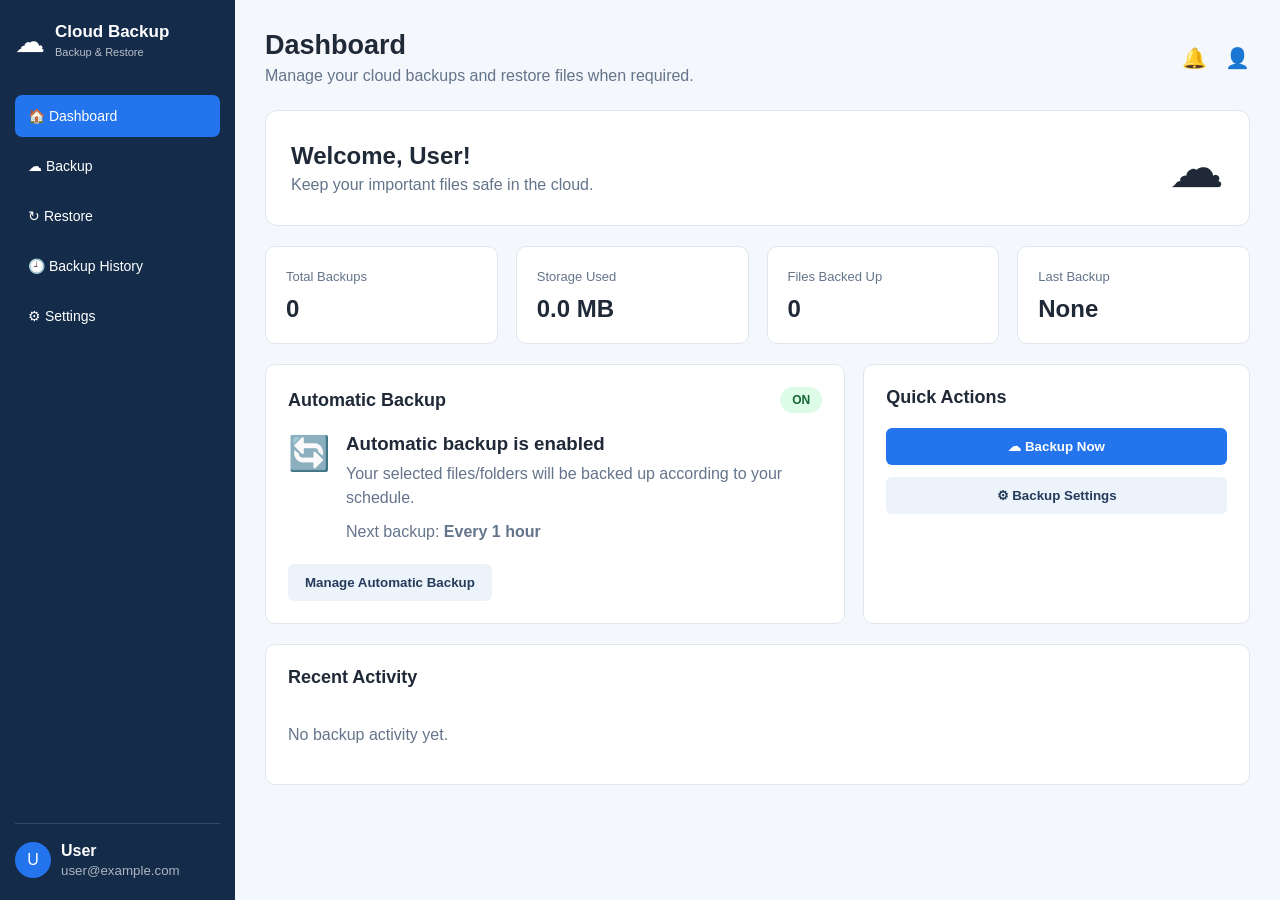
==== src/main/resources/static/index.html @ d3c95a6d "fix" ====
<!DOCTYPE html>
<html lang="en">

<head>

    <meta charset="UTF-8">

    <meta
        name="viewport"
        content="width=device-width, initial-scale=1.0"
    >

    <title>Cloud Backup System</title>

    <link rel="stylesheet" href="style.css">

</head>

<body>

<div class="app">

    <!-- ================= SIDEBAR ================= -->

    <aside class="sidebar">

        <div class="brand">

            <div class="brand-icon">
                ☁
            </div>

            <div>
                <h2>Cloud Backup</h2>
                <span>Backup & Restore</span>
            </div>

        </div>


        <nav class="navigation">

            <button
                class="nav-button active"
                data-section="dashboard"
            >
                🏠 Dashboard
            </button>

            <button
                class="nav-button"
                data-section="backup"
            >
                ☁ Backup
            </button>

            <button
                class="nav-button"
                data-section="restore"
            >
                ↻ Restore
            </button>

            <button
                class="nav-button"
                data-section="history"
            >
                🕘 Backup History
            </button>

            <button
                class="nav-button"
                data-section="settings"
            >
                ⚙ Settings
            </button>

        </nav>


        <div class="sidebar-user">

            <div class="avatar">
                U
            </div>

            <div>
                <strong>User</strong>
                <small>user@example.com</small>
            </div>

        </div>

    </aside>



    <!-- ================= MAIN AREA ================= -->

    <main class="main-content">


        <!-- ================= HEADER ================= -->

        <header class="top-header">

            <div>

                <h1 id="pageTitle">
                    Dashboard
                </h1>

                <p id="pageSubtitle">
                    Manage your cloud backups and restore files when required.
                </p>

            </div>

            <div class="header-actions">

                <span class="notification">
                    🔔
                </span>

                <span class="profile">
                    👤
                </span>

            </div>

        </header>



        <!-- ================= DASHBOARD ================= -->

        <section
            id="dashboard"
            class="page-section active-section"
        >

            <div class="welcome-card">

                <div>

                    <h2>Welcome, User!</h2>

                    <p>
                        Keep your important files safe in the cloud.
                    </p>

                </div>

                <div class="cloud-large">
                    ☁
                </div>

            </div>



            <!-- Statistics -->

            <div class="statistics-grid">

                <div class="stat-card">

                    <span>Total Backups</span>

                    <strong id="totalBackups">
                        0
                    </strong>

                </div>


                <div class="stat-card">

                    <span>Storage Used</span>

                    <strong id="storageUsed">
                        0 MB
                    </strong>

                </div>


                <div class="stat-card">

                    <span>Files Backed Up</span>

                    <strong id="filesBackedUp">
                        0
                    </strong>

                </div>


                <div class="stat-card">

                    <span>Last Backup</span>

                    <strong id="lastBackup">
                        None
                    </strong>

                </div>

            </div>



            <!-- Automatic Backup -->

            <div class="dashboard-grid">

                <div class="dashboard-card automatic-card">

                    <div class="card-heading">

                        <h2>Automatic Backup</h2>

                        <span
                            id="autoStatusBadge"
                            class="status-badge active"
                        >
                            ON
                        </span>

                    </div>


                    <div class="automatic-content">

                        <div class="auto-icon">
                            🔄
                        </div>

                        <div>

                            <h3 id="autoStatusText">
                                Automatic backup is enabled
                            </h3>

                            <p>
                                Your selected files/folders will be
                                backed up according to your schedule.
                            </p>

                            <p class="next-backup">
                                Next backup:
                                <strong id="nextBackup">
                                    1 hour
                                </strong>
                            </p>

                        </div>

                    </div>


                    <button
                        class="secondary-button"
                        onclick="openSection('settings')"
                    >
                        Manage Automatic Backup
                    </button>

                </div>



                <!-- Quick Actions -->

                <div class="dashboard-card">

                    <div class="card-heading">

                        <h2>Quick Actions</h2>

                    </div>

                    <div class="quick-actions">

                        <button
                            class="primary-button"
                            onclick="openSection('backup')"
                        >
                            ☁ Backup Now
                        </button>

                        <button
                            class="secondary-button"
                            onclick="openSection('settings')"
                        >
                            ⚙ Backup Settings
                        </button>

                    </div>

                </div>

            </div>



            <!-- Recent Activity -->

            <div class="dashboard-card">

                <div class="card-heading">

                    <h2>Recent Activity</h2>

                </div>

                <div id="recentActivity">

                    <div class="empty-state">
                        No backup activity yet.
                    </div>

                </div>

            </div>

        </section>



        <!-- ================= BACKUP ================= -->

        <section
            id="backup"
            class="page-section"
        >

            <div class="page-card">

                <div class="backup-tabs">

                    <button
                        class="backup-tab active"
                        onclick="switchBackupMode('manual')"
                    >
                        Manual Backup
                    </button>

                    <button
                        class="backup-tab"
                        onclick="switchBackupMode('automatic')"
                    >
                        Automatic Backup
                    </button>

                </div>



                <!-- Manual Backup -->

                <div
                    id="manualBackup"
                    class="backup-mode active-mode"
                >

                    <h2>Manual Backup</h2>

                    <p class="section-description">
                        Select a file or folder and back it up immediately.
                    </p>


                    <div class="upload-box">

                        <div class="upload-icon">
                            ☁
                        </div>

                        <h3>
                            Select a file or folder to backup
                        </h3>

                        <p>
                            Choose a file from your computer
                            or select a folder.
                        </p>


                        <div class="selection-buttons">

                            <input
                                type="file"
                                id="fileInput"
                                hidden
                            >

                            <input
                                type="file"
                                id="folderInput"
                                webkitdirectory
                                directory
                                hidden
                            >


                            <button
                                class="primary-button"
                                onclick="selectFile()"
                            >
                                Choose File
                            </button>


                            <button
                                class="secondary-button"
                                onclick="selectFolder()"
                            >
                                Choose Folder
                            </button>

                        </div>


                        <div
                            id="selectedItem"
                            class="selected-item"
                        >
                            Nothing selected
                        </div>

                    </div>


                    <button
                        id="manualBackupButton"
                        class="primary-button large-button"
                    >
                        ☁ Start Backup
                    </button>

                </div>



                <!-- Automatic Backup -->

                <div
                    id="automaticBackup"
                    class="backup-mode"
                >

                    <h2>Automatic Backup</h2>

                    <p class="section-description">
                        Configure folders that should be backed up automatically.
                    </p>


                    <div class="automatic-info">

                        <div class="info-row">

                            <span>
                                Automatic Backup
                            </span>

                            <label class="switch">

                                <input
                                    type="checkbox"
                                    id="backupToggle"
                                    checked
                                >

                                <span class="slider"></span>

                            </label>

                        </div>


                        <div class="info-row">

                            <span>
                                Backup Folder
                            </span>

                            <div class="folder-path">

                                <input
                                    type="text"
                                    id="backupFolder"
                                    placeholder="Select a folder"
                                    readonly
                                >

                                <button
                                    class="secondary-button"
                                    onclick="selectAutomaticFolder()"
                                >
                                    Browse
                                </button>

                            </div>

                        </div>


                        <div class="info-row">

                            <span>
                                Backup Frequency
                            </span>

                            <select id="backupFrequency">

                                <option value="1">
                                    Every 1 minute
                                </option>

                                <option value="30">
                                    Every 30 minutes
                                </option>

                                <option value="60" selected>
                                    Every 1 hour
                                </option>

                                <option value="360">
                                    Every 6 hours
                                </option>

                                <option value="1440">
                                    Once a day
                                </option>

                            </select>

                        </div>


                        <div class="info-row">

                            <span>
                                Backup Modified Files
                            </span>

                            <label class="checkbox-label">

                                <input
                                    type="checkbox"
                                    id="modifiedFiles"
                                    checked
                                >

                                Yes

                            </label>

                        </div>


                        <div class="info-row">

                            <span>
                                Include Subfolders
                            </span>

                            <label class="checkbox-label">

                                <input
                                    type="checkbox"
                                    id="subfolders"
                                    checked
                                >

                                Yes

                            </label>

                        </div>

                    </div>


                    <button
                        class="primary-button large-button"
                        onclick="saveAutomaticSettings()"
                    >
                        Save Automatic Backup Settings
                    </button>

                </div>

            </div>

        </section>



        <!-- ================= RESTORE ================= -->

        <section
            id="restore"
            class="page-section"
        >

            <div class="page-card restore-placeholder">

                <div class="restore-icon">
                    ↻
                </div>

                <h2>Restore Files</h2>

                <p>
                    Select a backup and restore it when required.
                </p>

                <p class="development-note">
                    Restore functionality is being developed
                    in the backend.
                </p>

            </div>

        </section>



        <!-- ================= HISTORY ================= -->

        <section
            id="history"
            class="page-section"
        >

            <div class="page-card">

                <div class="history-header">

                    <div>

                        <h2>Backup History</h2>

                        <p>
                            View and manage your previous backups.
                        </p>

                    </div>


                    <input
                        type="text"
                        id="searchInput"
                        placeholder="🔍 Search files..."
                    >

                </div>


                <div class="table-wrapper">

                    <table>

                        <thead>

                        <tr>

                            <th>File Name</th>
                            <th>Size</th>
                            <th>Date</th>
                            <th>Type</th>
                            <th>Status</th>
                            <th>Action</th>

                        </tr>

                        </thead>


                        <tbody id="backupTable">

                        </tbody>

                    </table>

                </div>

            </div>

        </section>



        <!-- ================= SETTINGS ================= -->

        <section
            id="settings"
            class="page-section"
        >

            <div class="page-card">

                <div class="settings-tabs">

                    <button class="settings-tab active">
                        General
                    </button>

                    <button class="settings-tab">
                        Automatic Backup
                    </button>

                    <button class="settings-tab">
                        Cloud Storage
                    </button>

                    <button class="settings-tab">
                        Notifications
                    </button>

                </div>



                <h2>Automatic Backup Settings</h2>

                <p class="section-description">
                    Choose which important files should be backed up
                    automatically and how often the system should check them.
                </p>



                <!-- Enable Automatic Backup -->

                <div class="settings-group">

                    <div class="setting-heading">

                        <div>

                            <h3>
                                Enable Automatic Backup
                            </h3>

                            <p>
                                Automatically upload selected files
                                to cloud storage.
                            </p>

                        </div>


                        <label class="switch">

                            <input
                                type="checkbox"
                                id="settingsAutoToggle"
                                checked
                            >

                            <span class="slider"></span>

                        </label>

                    </div>

                </div>



                <!-- Backup Folder -->

                <div class="settings-group">

                    <label>
                        Important Files / Folder
                    </label>

                    <div class="folder-path">

                        <input
                            type="text"
                            id="settingsFolder"
                            placeholder="Example: Documents/College"
                            readonly
                        >

                        <button
                            class="secondary-button"
                            onclick="selectSettingsFolder()"
                        >
                            Browse
                        </button>

                    </div>

                    <small>
                        This folder will be monitored for new or modified files.
                    </small>

                </div>



                <!-- Frequency -->

                <div class="settings-group">

                    <label>
                        Backup Frequency
                    </label>

                    <select id="settingsFrequency">

                        <option value="1">
                            Every 1 minute
                        </option>

                        <option value="30">
                            Every 30 minutes
                        </option>

                        <option value="60" selected>
                            Every 1 hour
                        </option>

                        <option value="360">
                            Every 6 hours
                        </option>

                        <option value="1440">
                            Once a day
                        </option>

                    </select>

                </div>



                <!-- File Types -->

                <div class="settings-group">

                    <label>
                        File Types
                    </label>

                    <select id="fileTypes">

                        <option value="all">
                            All Files
                        </option>

                        <option value="documents">
                            Documents
                        </option>

                        <option value="images">
                            Images
                        </option>

                        <option value="custom">
                            Custom File Types
                        </option>

                    </select>

                </div>



                <!-- Options -->

                <div class="settings-group">

                    <label class="checkbox-label">

                        <input
                            type="checkbox"
                            id="settingsSubfolders"
                            checked
                        >

                        Include subfolders

                    </label>


                    <label class="checkbox-label">

                        <input
                            type="checkbox"
                            id="settingsModified"
                            checked
                        >

                        Automatically backup modified files

                    </label>

                </div>



                <!-- Schedule Information -->

                <div class="schedule-card">

                    <h3>
                        Automatic Backup Schedule
                    </h3>

                    <div class="schedule-row">

                        <span>
                            Current Status
                        </span>

                        <strong id="settingsStatus">
                            Active
                        </strong>

                    </div>


                    <div class="schedule-row">

                        <span>
                            Last Automatic Backup
                        </span>

                        <strong id="settingsLastBackup">
                            None
                        </strong>

                    </div>


                    <div class="schedule-row">

                        <span>
                            Next Automatic Backup
                        </span>

                        <strong id="settingsNextBackup">
                            1 hour
                        </strong>

                    </div>

                </div>


                <button
                    class="primary-button"
                    onclick="saveSettingsPage()"
                >
                    Save Changes
                </button>

            </div>

        </section>


    </main>

</div>


<!-- Status notification -->

<div
    id="toast"
    class="toast"
>
    Message
</div>


<script src="script.js"></script>

</body>

</html>
---- src/main/resources/static/style.css ----
* {
  box-sizing: border-box;
  margin: 0;
  padding: 0;
}

body {
  font-family: Arial, sans-serif;
  background: #f4f7fb;
  color: #1f2937;
}

button,
input,
select {
  font-family: inherit;
}

/* ================= APP ================= */

.app {
  min-height: 100vh;
  display: flex;
}

/* ================= SIDEBAR ================= */

.sidebar {
  width: 235px;
  background: #142b4a;
  color: white;

  display: flex;
  flex-direction: column;

  padding: 22px 15px;
}

.brand {
  display: flex;
  align-items: center;
  gap: 10px;

  margin-bottom: 35px;
}

.brand-icon {
  font-size: 30px;
}

.brand h2 {
  font-size: 17px;
}

.brand span {
  font-size: 11px;
  opacity: 0.7;
}

.navigation {
  display: flex;
  flex-direction: column;
  gap: 8px;
}

.nav-button {
  border: none;
  background: transparent;
  color: white;

  text-align: left;

  padding: 13px;

  border-radius: 7px;

  cursor: pointer;

  font-size: 14px;
}

.nav-button:hover,
.nav-button.active {
  background: #2474ed;
}

.sidebar-user {
  margin-top: auto;

  border-top: 1px solid rgba(255, 255, 255, 0.15);

  padding-top: 18px;

  display: flex;
  align-items: center;
  gap: 10px;
}

.sidebar-user small {
  display: block;
  opacity: 0.65;
  margin-top: 3px;
}

.avatar {
  width: 36px;
  height: 36px;

  border-radius: 50%;

  background: #2474ed;

  display: flex;
  align-items: center;
  justify-content: center;
}

/* ================= MAIN ================= */

.main-content {
  flex: 1;
  padding: 30px;
  min-width: 0;
}

.top-header {
  display: flex;
  justify-content: space-between;
  align-items: center;

  margin-bottom: 25px;
}

.top-header h1 {
  font-size: 27px;
}

.top-header p {
  color: #64748b;
  margin-top: 6px;
}

.header-actions {
  display: flex;
  gap: 18px;
  font-size: 20px;
}

/* ================= SECTIONS ================= */

.page-section {
  display: none;
}

.active-section {
  display: block;
}

/* ================= WELCOME ================= */

.welcome-card {
  background: white;
  border: 1px solid #e1e7ef;
  border-radius: 12px;

  padding: 25px;

  display: flex;
  justify-content: space-between;
  align-items: center;

  margin-bottom: 20px;
}

.welcome-card h2 {
  margin-bottom: 6px;
}

.welcome-card p {
  color: #64748b;
}

.cloud-large {
  font-size: 55px;
}

/* ================= STATISTICS ================= */

.statistics-grid {
  display: grid;
  grid-template-columns: repeat(4, 1fr);
  gap: 18px;

  margin-bottom: 20px;
}

.stat-card {
  background: white;
  border: 1px solid #e1e7ef;
  border-radius: 10px;

  padding: 20px;
}

.stat-card span {
  color: #64748b;
  font-size: 13px;
}

.stat-card strong {
  display: block;

  font-size: 24px;

  margin-top: 10px;
}

/* ================= DASHBOARD ================= */

.dashboard-grid {
  display: grid;
  grid-template-columns: 1.5fr 1fr;

  gap: 18px;

  margin-bottom: 20px;
}

.dashboard-card {
  background: white;

  border: 1px solid #e1e7ef;

  border-radius: 10px;

  padding: 22px;

  margin-bottom: 20px;
}

.dashboard-grid .dashboard-card {
  margin-bottom: 0;
}

.card-heading {
  display: flex;
  justify-content: space-between;
  align-items: center;

  margin-bottom: 20px;
}

.card-heading h2 {
  font-size: 18px;
}

.status-badge {
  padding: 6px 12px;

  border-radius: 20px;

  font-size: 12px;

  font-weight: bold;
}

.status-badge.active {
  background: #dcfce7;
  color: #166534;
}

.automatic-content {
  display: flex;

  gap: 16px;

  margin-bottom: 20px;
}

.auto-icon {
  font-size: 34px;
}

.automatic-content h3 {
  margin-bottom: 7px;
}

.automatic-content p {
  color: #64748b;
  line-height: 1.5;
}

.next-backup {
  margin-top: 10px;
}

.quick-actions {
  display: flex;
  flex-direction: column;

  gap: 12px;
}

/* ================= BUTTONS ================= */

.primary-button,
.secondary-button {
  border: none;

  border-radius: 6px;

  padding: 11px 17px;

  cursor: pointer;

  font-weight: 600;
}

.primary-button {
  background: #2474ed;
  color: white;
}

.primary-button:hover {
  background: #1d63cf;
}

.secondary-button {
  background: #edf3fb;
  color: #243b5a;
}

.secondary-button:hover {
  background: #dfeaf7;
}

.large-button {
  width: 100%;
  margin-top: 20px;

  padding: 14px;
}

/* ================= ACTIVITY ================= */

.activity-row {
  display: flex;
  justify-content: space-between;

  padding: 13px 0;

  border-bottom: 1px solid #e8edf3;
}

.activity-main {
  display: flex;
  gap: 10px;
  align-items: center;
}

.activity-icon {
  font-size: 19px;
}

.activity-date {
  color: #64748b;
  font-size: 12px;
}

.empty-state {
  color: #64748b;
  padding: 18px 0;
}

/* ================= PAGE CARD ================= */

.page-card {
  background: white;

  border: 1px solid #e1e7ef;

  border-radius: 12px;

  padding: 25px;
}

/* ================= BACKUP TABS ================= */

.backup-tabs {
  display: flex;
  gap: 25px;

  border-bottom: 1px solid #e1e7ef;

  margin-bottom: 25px;
}

.backup-tab {
  border: none;
  background: transparent;

  padding: 12px 3px;

  cursor: pointer;

  color: #64748b;

  border-bottom: 3px solid transparent;
}

.backup-tab.active {
  color: #2474ed;
  border-bottom-color: #2474ed;
}

.backup-mode {
  display: none;
}

.active-mode {
  display: block;
}

.section-description {
  color: #64748b;

  margin-top: 7px;
  margin-bottom: 22px;
}

/* ================= UPLOAD ================= */

.upload-box {
  border: 2px dashed #b8c6d8;

  background: #f8fbff;

  border-radius: 10px;

  padding: 40px;

  text-align: center;
}

.upload-icon {
  font-size: 42px;

  margin-bottom: 12px;
}

.upload-box p {
  color: #64748b;

  margin-top: 8px;
  margin-bottom: 20px;
}

.selection-buttons {
  display: flex;

  justify-content: center;

  gap: 10px;
}

.selected-item {
  margin-top: 18px;

  color: #334155;

  font-size: 14px;
}

/* ================= AUTOMATIC SETTINGS ================= */

.automatic-info {
  border: 1px solid #e1e7ef;

  border-radius: 10px;

  overflow: hidden;
}

.info-row {
  padding: 18px;

  border-bottom: 1px solid #e7edf4;

  display: flex;

  justify-content: space-between;

  align-items: center;

  gap: 20px;
}

.info-row:last-child {
  border-bottom: none;
}

.folder-path {
  display: flex;
  gap: 8px;
  flex: 1;
  max-width: 600px;
}

.folder-path input {
  flex: 1;

  padding: 10px;

  border: 1px solid #cbd5e1;

  border-radius: 6px;
}

select {
  padding: 10px;

  border: 1px solid #cbd5e1;

  border-radius: 6px;

  background: white;

  min-width: 180px;
}

.checkbox-label {
  display: flex;

  gap: 8px;

  align-items: center;
}

/* ================= TOGGLE ================= */

.switch {
  position: relative;

  display: inline-block;

  width: 48px;
  height: 25px;
}

.switch input {
  display: none;
}

.slider {
  position: absolute;

  inset: 0;

  background: #cbd5e1;

  border-radius: 30px;

  cursor: pointer;
}

.slider::before {
  content: "";

  position: absolute;

  width: 19px;
  height: 19px;

  left: 3px;
  top: 3px;

  background: white;

  border-radius: 50%;

  transition: 0.2s;
}

.switch input:checked + .slider {
  background: #2474ed;
}

.switch input:checked + .slider::before {
  transform: translateX(23px);
}

/* ================= HISTORY ================= */

.history-header {
  display: flex;

  justify-content: space-between;

  align-items: center;

  margin-bottom: 22px;
}

.history-header p {
  color: #64748b;

  margin-top: 5px;
}

#searchInput {
  padding: 10px 13px;

  border: 1px solid #cbd5e1;

  border-radius: 6px;

  width: 230px;
}

.table-wrapper {
  overflow-x: auto;
}

table {
  width: 100%;

  border-collapse: collapse;
}

th,
td {
  padding: 13px;

  text-align: left;

  border-bottom: 1px solid #e6ebf1;
}

th {
  background: #f8fafc;
  font-size: 13px;
}

td {
  font-size: 14px;
}

.history-status {
  padding: 5px 9px;

  border-radius: 20px;

  background: #dcfce7;

  color: #166534;

  font-size: 12px;
}

.action-button {
  border: none;

  background: #2474ed;

  color: white;

  padding: 7px 10px;

  border-radius: 5px;

  cursor: pointer;
}

/* ================= SETTINGS ================= */

.settings-tabs {
  display: flex;

  gap: 25px;

  border-bottom: 1px solid #e1e7ef;

  margin-bottom: 25px;
}

.settings-tab {
  border: none;
  background: transparent;

  padding: 12px 3px;

  color: #64748b;

  cursor: pointer;
}

.settings-tab.active {
  color: #2474ed;

  border-bottom: 3px solid #2474ed;
}

.settings-group {
  padding: 20px 0;

  border-bottom: 1px solid #e7edf4;
}

.settings-group > label {
  display: block;

  margin-bottom: 9px;

  font-weight: 600;
}

.settings-group small {
  display: block;

  margin-top: 7px;

  color: #64748b;
}

.setting-heading {
  display: flex;

  justify-content: space-between;

  align-items: center;
}

.setting-heading p {
  color: #64748b;

  margin-top: 5px;
}

/* ================= SCHEDULE ================= */

.schedule-card {
  background: #f8fbff;

  border: 1px solid #dbe7f4;

  border-radius: 9px;

  padding: 20px;

  margin-top: 25px;

  margin-bottom: 20px;
}

.schedule-card h3 {
  margin-bottom: 15px;
}

.schedule-row {
  display: flex;

  justify-content: space-between;

  padding: 10px 0;

  border-bottom: 1px solid #e2eaf3;
}

.schedule-row:last-child {
  border-bottom: none;
}

/* ================= RESTORE ================= */

.restore-placeholder {
  text-align: center;

  padding: 70px 30px;
}

.restore-icon {
  font-size: 50px;

  margin-bottom: 15px;
}

.restore-placeholder p {
  color: #64748b;

  margin-top: 8px;
}

.development-note {
  margin-top: 20px !important;

  color: #2474ed !important;
}

/* ================= TOAST ================= */

.toast {
  position: fixed;

  right: 25px;
  bottom: 25px;

  background: #172b4d;

  color: white;

  padding: 14px 20px;

  border-radius: 7px;

  display: none;

  box-shadow: 0 8px 25px rgba(0, 0, 0, 0.15);
}

/* ================= RESPONSIVE ================= */

@media (max-width: 1000px) {
  .statistics-grid {
    grid-template-columns: repeat(2, 1fr);
  }

  .dashboard-grid {
    grid-template-columns: 1fr;
  }
}

@media (max-width: 700px) {
  .sidebar {
    width: 70px;
  }

  .brand div:last-child,
  .nav-button,
  .sidebar-user div:last-child {
    font-size: 0;
  }

  .main-content {
    padding: 15px;
  }

  .statistics-grid {
    grid-template-columns: 1fr;
  }

  .history-header {
    align-items: flex-start;

    flex-direction: column;

    gap: 15px;
  }

  #searchInput {
    width: 100%;
  }
}
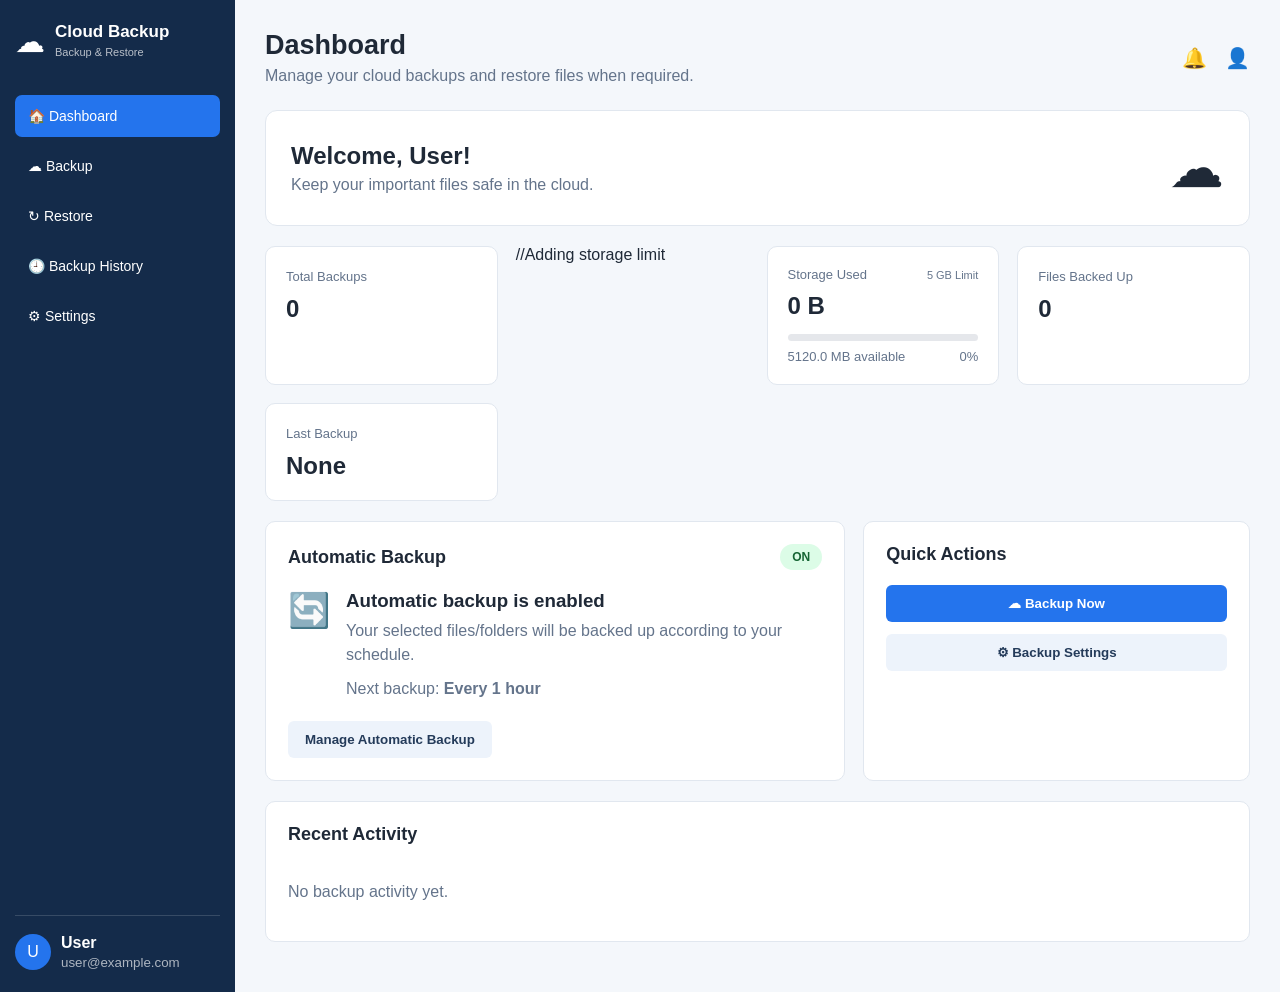
==== commit 4ba0a064: "Adding storage limit and delete/remove backup button" ====
--- a/src/main/resources/static/index.html
+++ b/src/main/resources/static/index.html
@@ -174,15 +174,45 @@
                 </div>
 
 
-                <div class="stat-card">
-
-                    <span>Storage Used</span>
-
-                    <strong id="storageUsed">
-                        0 MB
-                    </strong>
-
-                </div>
+                //Adding storage limit
+<div class="stat-card storage-stat-card">
+
+    <div class="stat-title-row">
+
+        <span>Storage Used</span>
+
+        <span id="storageLimitText">
+            5 GB Limit
+        </span>
+
+    </div>
+
+    <strong id="storageUsed">
+        0 KB
+    </strong>
+
+    <div class="storage-progress">
+
+        <div
+            id="storageProgress"
+            class="storage-progress-bar"
+        ></div>
+
+    </div>
+
+    <div class="storage-details">
+
+        <span id="storageAvailable">
+            5 GB available
+        </span>
+
+        <span id="storagePercentage">
+            0%
+        </span>
+
+    </div>
+
+</div>
 
 
                 <div class="stat-card">
@@ -408,7 +438,7 @@
                                 class="primary-button"
                                 onclick="selectFile()"
                             >
-                                Choose File
+                                Choose File.
                             </button>
 
 
--- a/src/main/resources/static/style.css
+++ b/src/main/resources/static/style.css
@@ -860,3 +860,78 @@
     width: 100%;
   }
 }
+
+/*for the storage display*/
+
+/* ================= STORAGE QUOTA ================= */
+
+.stat-title-row {
+  display: flex;
+  justify-content: space-between;
+  align-items: center;
+  gap: 10px;
+}
+
+.stat-title-row span:last-child {
+  font-size: 11px;
+  color: #64748b;
+}
+
+.storage-progress {
+  width: 100%;
+  height: 7px;
+
+  background: #e5e7eb;
+
+  border-radius: 10px;
+
+  overflow: hidden;
+
+  margin-top: 14px;
+}
+
+.storage-progress-bar {
+  height: 100%;
+  width: 0%;
+
+  background: #2474ed;
+
+  border-radius: 10px;
+
+  transition: width 0.3s ease;
+}
+
+.storage-details {
+  display: flex;
+  justify-content: space-between;
+
+  margin-top: 8px;
+
+  font-size: 11px;
+
+  color: #64748b;
+}
+
+/* for remove button*/
+
+.remove-button {
+  border: none;
+
+  background: #fee2e2;
+
+  color: #991b1b;
+
+  padding: 7px 10px;
+
+  border-radius: 5px;
+
+  cursor: pointer;
+
+  margin-left: 6px;
+
+  font-weight: 600;
+}
+
+.remove-button:hover {
+  background: #fecaca;
+}
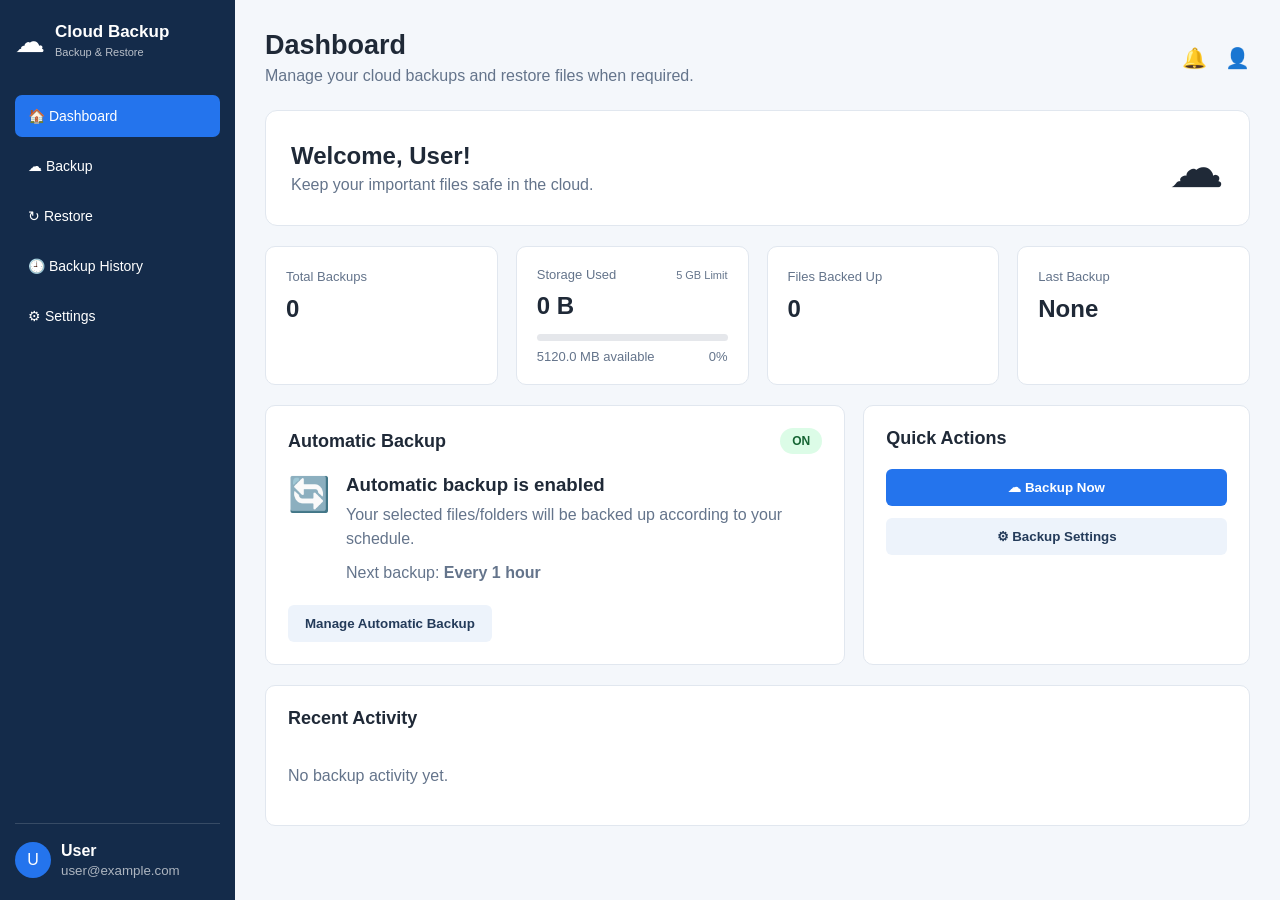
==== commit 5306742e: "Bug fixed about storage limit and adding remove button" ====
--- a/src/main/resources/static/index.html
+++ b/src/main/resources/static/index.html
@@ -174,7 +174,8 @@
                 </div>
 
 
-                //Adding storage limit
+                <!-- Adding storage limit -->
+                 
 <div class="stat-card storage-stat-card">
 
     <div class="stat-title-row">
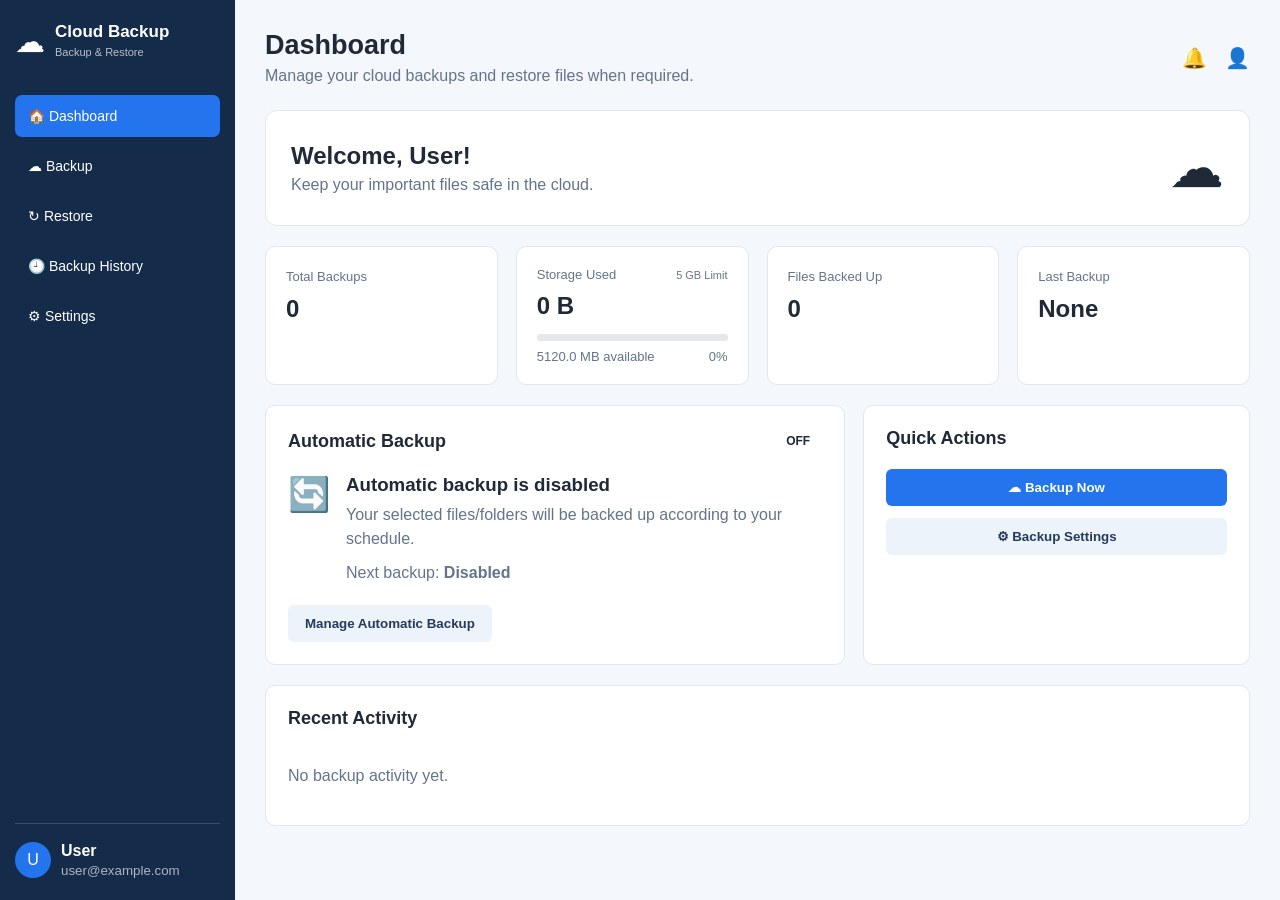
==== commit d336fe45: "Debugging for Automatic Backup Settings." ====
--- a/src/main/resources/static/index.html
+++ b/src/main/resources/static/index.html
@@ -517,7 +517,8 @@
                                 Backup Folder
                             </span>
 
-                            <div class="folder-path">
+                          
+                           <div class="folder-path">
 
                                 <input
                                     type="text"
@@ -526,15 +527,22 @@
                                     readonly
                                 >
 
+                                <input
+                                    type="file"
+                                    id="automaticFolderPicker"
+                                    webkitdirectory
+                                    directory
+                                    hidden
+                                >
+
                                 <button
                                     class="secondary-button"
-                                    onclick="selectAutomaticFolder()"
+                                    onclick="chooseAutomaticFolder()"
                                 >
-                                    Browse
+                                    📁 Browse
                                 </button>
 
                             </div>
-
                         </div>
 
 
@@ -811,24 +819,31 @@
                         Important Files / Folder
                     </label>
 
-                    <div class="folder-path">
-
-                        <input
-                            type="text"
-                            id="settingsFolder"
-                            placeholder="Example: Documents/College"
-                            readonly
-                        >
-
-                        <button
-                            class="secondary-button"
-                            onclick="selectSettingsFolder()"
-                        >
-                            Browse
-                        </button>
-
-                    </div>
-
+                       
+                        <div class="folder-path">
+
+                            <input
+                                type="text"
+                                id="settingsFolder"
+                                placeholder="C:\Users\DELL\Desktop\BackupTest"
+                            >
+
+                            <input
+                                type="file"
+                                id="settingsFolderPicker"
+                                webkitdirectory
+                                directory
+                                hidden
+                            >
+
+                            <button
+                                class="secondary-button"
+                                onclick="chooseSettingsFolder()"
+                            >
+                                📁 Browse
+                            </button>
+
+                        </div>
                     <small>
                         This folder will be monitored for new or modified files.
                     </small>
